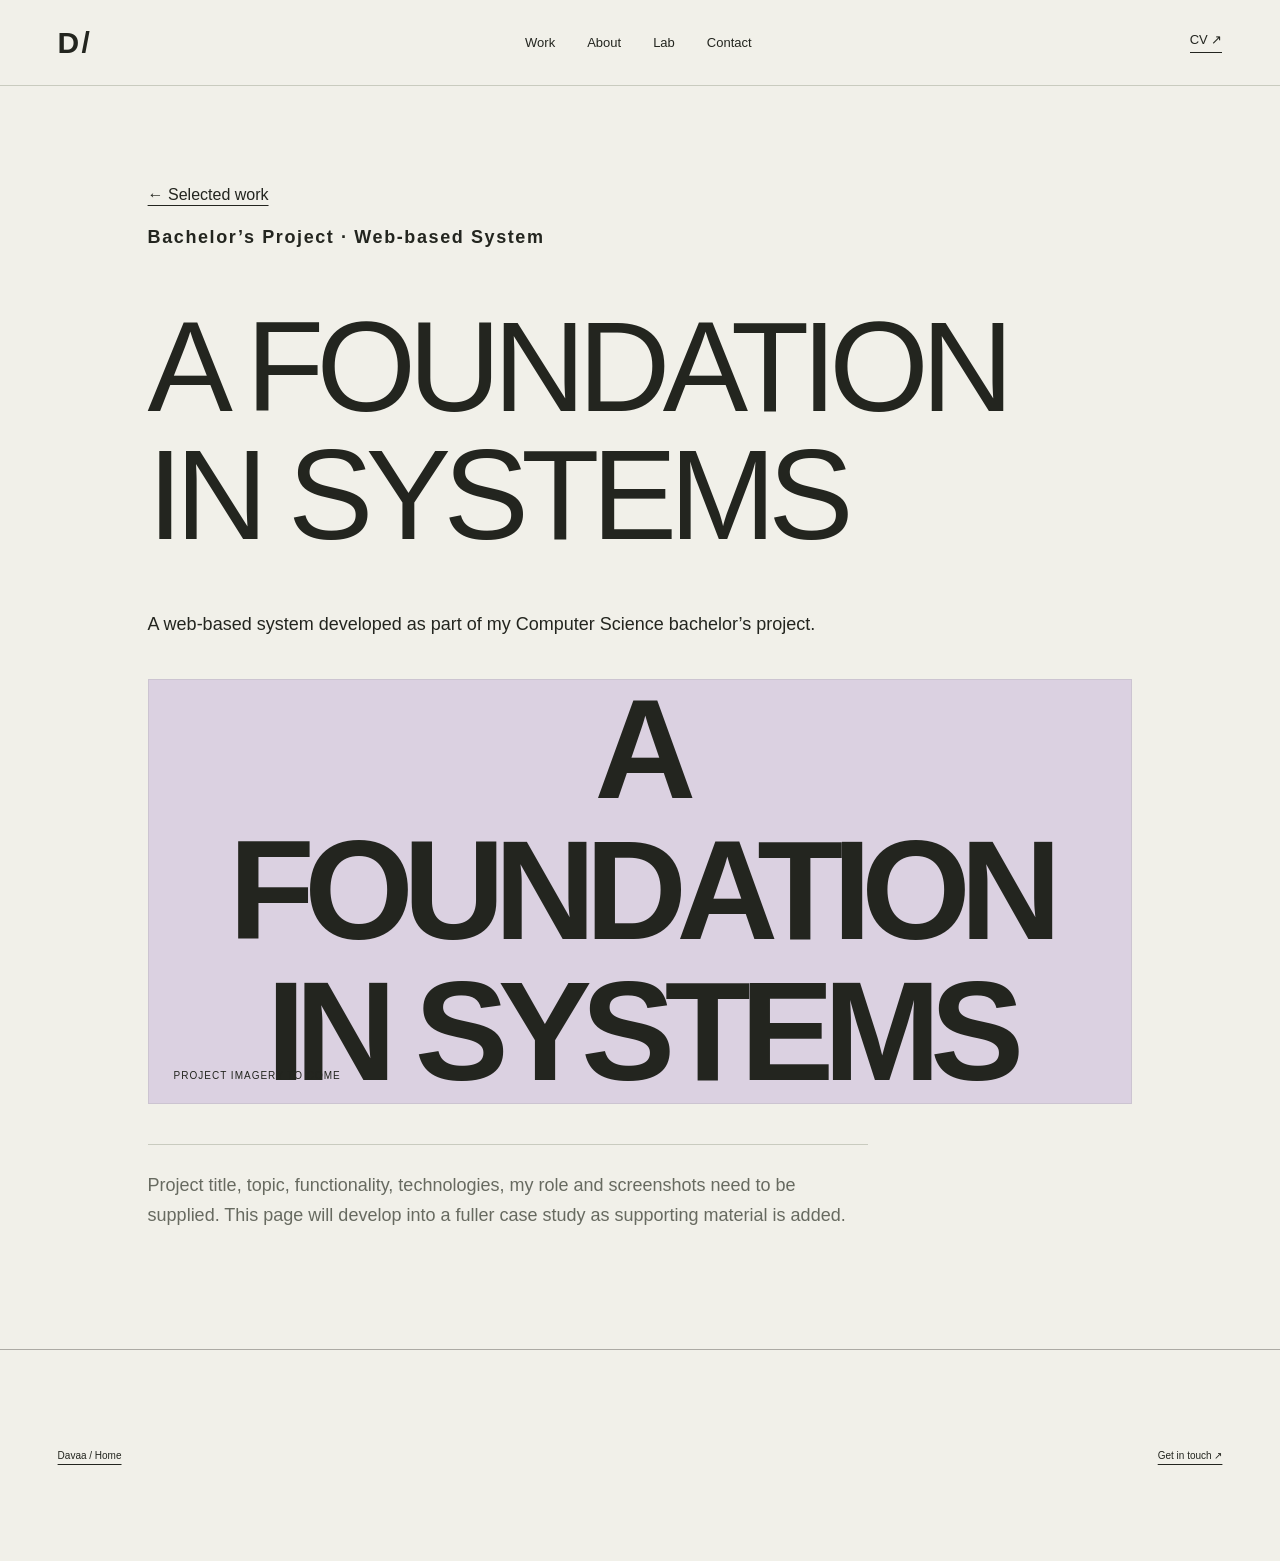
==== work/bachelors-project/index.html @ 8499815e "Transform homepage into editorial interactive portfolio" ====
<!doctype html>
<html lang="en"><head><meta charset="utf-8"><meta name="viewport" content="width=device-width,initial-scale=1"><title>Davaa — Portfolio</title><meta name="description" content="Computer Science graduate exploring interaction, creative technology and human-centered digital experiences."><link rel="canonical" href="https://davaasren.github.io/work/bachelors-project/"><meta property="og:title" content="Davaa — Portfolio"><meta property="og:description" content="Technical foundation. Creative curiosity. Human-centered direction."><meta property="og:type" content="website"><meta property="og:url" content="https://davaasren.github.io/"><meta property="og:image" content="https://davaasren.github.io/assets/social-preview.png"><meta name="twitter:card" content="summary_large_image"><meta name="theme-color" content="#f1f0e9"><link rel="icon" href="/assets/favicon.svg" type="image/svg+xml"><link rel="stylesheet" href="/styles/main.css"><script src="/scripts/main.js" defer></script></head>
<body><header class="nav"><a class="brand" href="/" aria-label="Davaa home">D /</a><nav aria-label="Main navigation"><a href="/#work">Work</a><a href="/#about">About</a><a href="/#lab">Lab</a><a href="/#contact">Contact</a></nav><a class="cv-link" href="/#cv">CV ↗</a></header><main id="main" class="section detail"><article id="project-detail" data-slug="bachelors-project"><h1>A FOUNDATION IN SYSTEMS</h1><p>A web-based system developed as part of my Computer Science bachelor’s project.</p><p>Project title, topic, functionality, technologies, my role and screenshots need to be supplied.</p></article></main><footer class="section"><a href="/">Davaa / Home</a><a href="mailto:bdavaasren6@gmail.com">Get in touch ↗</a></footer></body></html>
---- styles/main.css ----
:root{--paper:#f1f0e9;--ink:#23251f;--muted:#676a60;--accent:#c55232;--line:#c9cbbf}*{box-sizing:border-box}html{scroll-behavior:smooth;scroll-padding-top:80px}body{margin:0;color:var(--ink);background:var(--paper);font-family:Arial,Helvetica,sans-serif;-webkit-font-smoothing:antialiased}a{color:inherit;text-underline-offset:5px}button{font:inherit}a:focus-visible,button:focus-visible{outline:3px solid var(--accent);outline-offset:6px}::selection{background:var(--accent);color:var(--paper)}.skip{position:fixed;top:-80px;left:20px;z-index:20;background:var(--paper);padding:15px}.skip:focus{top:10px}.nav{height:86px;padding:0 4.5vw;display:flex;justify-content:space-between;align-items:center;border-bottom:1px solid var(--line)}.brand{font-size:30px;font-weight:800;text-decoration:none;letter-spacing:-3px}.nav nav{display:flex;gap:32px}.nav a{font-size:13px;text-decoration:none}.nav .brand{font-size:30px}.cv-link{border-bottom:1px solid var(--ink);padding-bottom:5px}.hero{min-height:calc(100svh - 86px);padding:34px 4.5vw 24px;display:flex;flex-direction:column;justify-content:space-between;overflow:hidden}.hero-meta{display:flex;justify-content:space-between;font-size:12px;line-height:1.5}.availability{display:flex;align-items:center;gap:8px}.availability i{width:7px;height:7px;background:var(--accent);border-radius:50%}.hero-name{display:flex;position:relative;justify-content:space-between;font-size:clamp(100px,23.3vw,380px);font-weight:800;letter-spacing:-.09em;line-height:.88;margin:55px 0 45px;padding-right:2vw}.hero-name span{display:inline-block;transform:translateY(calc(var(--hero-shift,0) * 1px));transition:transform .8s cubic-bezier(.2,.7,.2,1)}.hero-name span:nth-child(even){transform:translateY(calc(var(--hero-shift,0) * -1px))}.hero-name b{font-size:16px;letter-spacing:0;position:absolute;right:0;top:0}.hero-bottom{display:grid;grid-template-columns:1fr 1fr 1fr;gap:24px;align-items:end}.hero-bottom p{font-size:19px;line-height:1.35;margin:0}.hero-caption{font-size:11px;line-height:1.6;color:var(--muted)}.scroll{justify-self:end;text-decoration:none;font-size:11px;display:flex;align-items:center;gap:30px}.scroll span{font-size:34px}.hero-rule{height:1px;background:var(--ink);margin-top:35px}.section{padding:100px 4.5vw}.section-label{font-size:10px;letter-spacing:1.6px;font-weight:600}.section-top{display:flex;justify-content:space-between;gap:20px}.small{font-size:12px;color:var(--muted)}h2{font-weight:500;letter-spacing:-.055em;line-height:1.03}em{font-family:Georgia,'Times New Roman',serif;font-weight:400} .section-title{font-size:clamp(45px,7vw,110px);margin:40px 0 70px}.transition{display:grid;grid-template-columns:1fr 3fr;gap:40px}.story h2{font-size:clamp(42px,6vw,90px);margin:0 0 60px}.foundation{display:flex;flex-wrap:wrap;align-items:center;gap:20px;border-top:1px solid var(--line);border-bottom:1px solid var(--line);padding:25px 0;font-size:13px;letter-spacing:1px}.foundation b,.arrow{color:var(--accent)}.arrow{font-size:30px;transition:transform 1s}.transition.in-view .arrow{transform:rotate(45deg)}.about-copy{display:grid;grid-template-columns:1fr 1fr;gap:40px;margin-top:32px;font-size:16px;line-height:1.65;color:var(--muted)}.work{background:#e6e7dc}.project{padding:35px 0 70px;border-top:1px solid #b6bbab}.project-heading{display:grid;grid-template-columns:90px 1fr auto;align-items:start;gap:20px;margin-bottom:25px}.project-number{font-family:Georgia,serif;font-size:46px;color:#686d5e}.project h3{font-size:clamp(25px,3.5vw,52px);letter-spacing:-.045em;font-weight:500;margin:0 0 10px}.project .category{font-size:11px;color:var(--muted)}.project-link{font-size:27px;text-decoration:none}.project-stage{background:var(--project-color);min-height:390px;position:relative;overflow:hidden;display:flex;align-items:center;justify-content:center;text-decoration:none;border:1px solid #23251f14}.stage-word{font-size:clamp(50px,11vw,180px);font-weight:700;letter-spacing:-.075em;line-height:1;transform:translateY(0);transition:transform 1s cubic-bezier(.2,.7,.2,1);max-width:90%;text-align:center}.project-stage:hover .stage-word{transform:translateY(-10px)}.stage-label{position:absolute;bottom:22px;left:25px;font-size:10px;letter-spacing:1px}.stage-plus{position:absolute;right:25px;top:22px;font-size:30px}.project-description{display:grid;grid-template-columns:1fr 1fr;gap:35px;font-size:14px;line-height:1.6;margin-top:22px}.project-description p{margin:0}.project-description .missing{color:var(--muted);font-size:12px}.experience{background:var(--paper)}.timeline-row{display:grid;grid-template-columns:1fr 2fr 1.4fr;gap:35px;border-top:1px solid var(--line);padding:30px 0}.timeline-row .date{font-size:11px;color:var(--muted)}.timeline-row h3{font-size:25px;font-weight:500;letter-spacing:-.03em;margin:0 0 10px}.timeline-row .role{font-size:13px}.timeline-row p{font-size:14px;line-height:1.7;margin:0;color:var(--muted)}.education{margin-top:60px;border-top:1px solid var(--ink);padding-top:25px;display:grid;grid-template-columns:1fr 2fr 1.4fr;gap:35px}.education h3{font-weight:500;font-size:22px;margin:0 0 10px}.education p{font-size:14px;line-height:1.6;margin:0}.capabilities{padding-top:30px}.capability-grid{display:grid;grid-template-columns:repeat(3,1fr);gap:40px;margin-top:40px}.capability-grid h3{font-size:13px;letter-spacing:1px;text-transform:uppercase;margin:0 0 25px}.capability-grid ul{list-style:none;padding:0;margin:0}.capability-grid li{font-size:clamp(18px,2vw,28px);line-height:1.7;letter-spacing:-.03em}.capability-grid p{font-size:12px;line-height:1.6;color:var(--muted)}.capability-grid>div:last-child{color:var(--accent)}.lab{background:#252820;color:var(--paper)}.lab .small{color:#b5b9ac}.lab .section-title{margin-bottom:50px}.type-play{border-top:1px solid #62675b;border-bottom:1px solid #62675b;padding:25px 0}.lab-caption{display:flex;justify-content:space-between;font-size:10px;letter-spacing:1px}.lab-caption span{color:#b5b9ac}.play-letters{display:flex;align-items:center;justify-content:space-between;padding:25px 0;overflow:hidden}.play-letters button{color:var(--paper);background:none;border:0;cursor:pointer;font-weight:700;font-size:clamp(60px,17vw,260px);letter-spacing:-.06em;line-height:1.2;transition:transform .6s,color .6s}.play-letters button:hover,.play-letters button.active{color:#e5a576;transform:rotate(-8deg) translateY(-8px)}.play-letters span{font-size:clamp(50px,13vw,180px);color:#e5a576}.type-play p,.lab-note{font-size:13px;line-height:1.6;color:#c2c6b8}.lab-note{max-width:480px;margin:25px 0 0}.contact{background:#d25c3c;color:#211f19;padding-bottom:25px}.contact h2{font-size:clamp(70px,12.3vw,190px);margin:55px 0;position:relative}.contact-star{position:absolute;right:4vw;top:10%;font-size:clamp(60px,17vw,230px);transition:transform 1.5s}.contact.in-view .contact-star{transform:rotate(90deg)}.contact-bottom{display:flex;justify-content:space-between;align-items:end;gap:30px;padding-bottom:70px}.email{font-size:clamp(17px,2.8vw,40px);letter-spacing:-.03em}#cv{font-size:13px}footer{border-top:1px solid #211f1955;padding-top:25px;display:flex;justify-content:space-between;gap:20px;font-size:10px} .reveal{transition:opacity .9s,transform .9s}.motion-ready .reveal:not(.in-view){opacity:0;transform:translateY(25px)}.detail{max-width:1100px;margin:auto;min-height:70vh}.detail h1{font-size:clamp(55px,10vw,140px);letter-spacing:-.06em;font-weight:500;line-height:1;margin:50px 0}.detail p{font-size:18px;line-height:1.7;max-width:720px}.detail-grid{display:grid;grid-template-columns:1fr 1fr;gap:40px}.detail-grid h2{font-size:26px;letter-spacing:-.03em}.detail-grid p{font-size:16px}.detail .project-stage{margin:40px 0}.detail-note{border-top:1px solid var(--line);padding-top:25px;color:var(--muted)}@media(min-width:1600px){.section,.hero,.nav{padding-left:max(4.5vw,calc((100vw - 1500px)/2));padding-right:max(4.5vw,calc((100vw - 1500px)/2))}}@media(max-width:800px){.section{padding-top:70px;padding-bottom:70px}.transition{grid-template-columns:1fr}.timeline-row{grid-template-columns:1fr 2fr}.timeline-row p{grid-column:2}.education{grid-template-columns:1fr 2fr}.education>p{grid-column:2}.hero-caption{display:none}.hero-bottom{grid-template-columns:1fr 1fr}.project-heading{grid-template-columns:55px 1fr auto}.capability-grid{gap:20px}.project-stage{min-height:300px}}@media(max-width:520px){.nav{height:72px}.nav nav{gap:15px}.nav a{font-size:11px}.hero{min-height:calc(100svh - 72px);padding-top:24px}.hero-name{font-size:23vw;margin:70px 0}.hero-bottom p{font-size:16px}.hero-meta{font-size:10px}.scroll{gap:12px;font-size:10px}.section-top{flex-direction:column}.section-title{margin:35px 0 45px}.story h2{margin-bottom:35px}.about-copy,.project-description,.capability-grid,.detail-grid{grid-template-columns:1fr;gap:20px}.foundation{font-size:10px;gap:12px}.project-stage{min-height:240px}.stage-label{font-size:8px;left:15px}.project{padding-bottom:45px}.project-number{font-size:35px}.timeline-row{grid-template-columns:1fr;gap:15px}.timeline-row p{grid-column:1}.education{grid-template-columns:1fr;gap:15px}.education>p{grid-column:1}.capability-grid{gap:35px}.capability-grid li{font-size:23px}.lab-caption{flex-direction:column;gap:12px}.contact-bottom{flex-direction:column;align-items:start;gap:40px;padding-bottom:45px}.contact-star{right:0;top:20%}footer{flex-wrap:wrap;line-height:1.8}.contact{padding-bottom:25px}.hero-name b{font-size:10px}.detail h1{overflow-wrap:anywhere}}@media(prefers-reduced-motion:reduce){html{scroll-behavior:auto}*,*::before,*::after{animation:none!important;transition:none!important}.motion-ready .reveal:not(.in-view){opacity:1;transform:none}.hero-name span{transform:none!important}.play-letters button:hover,.play-letters button.active{transform:none}.contact-star{transform:none!important}}
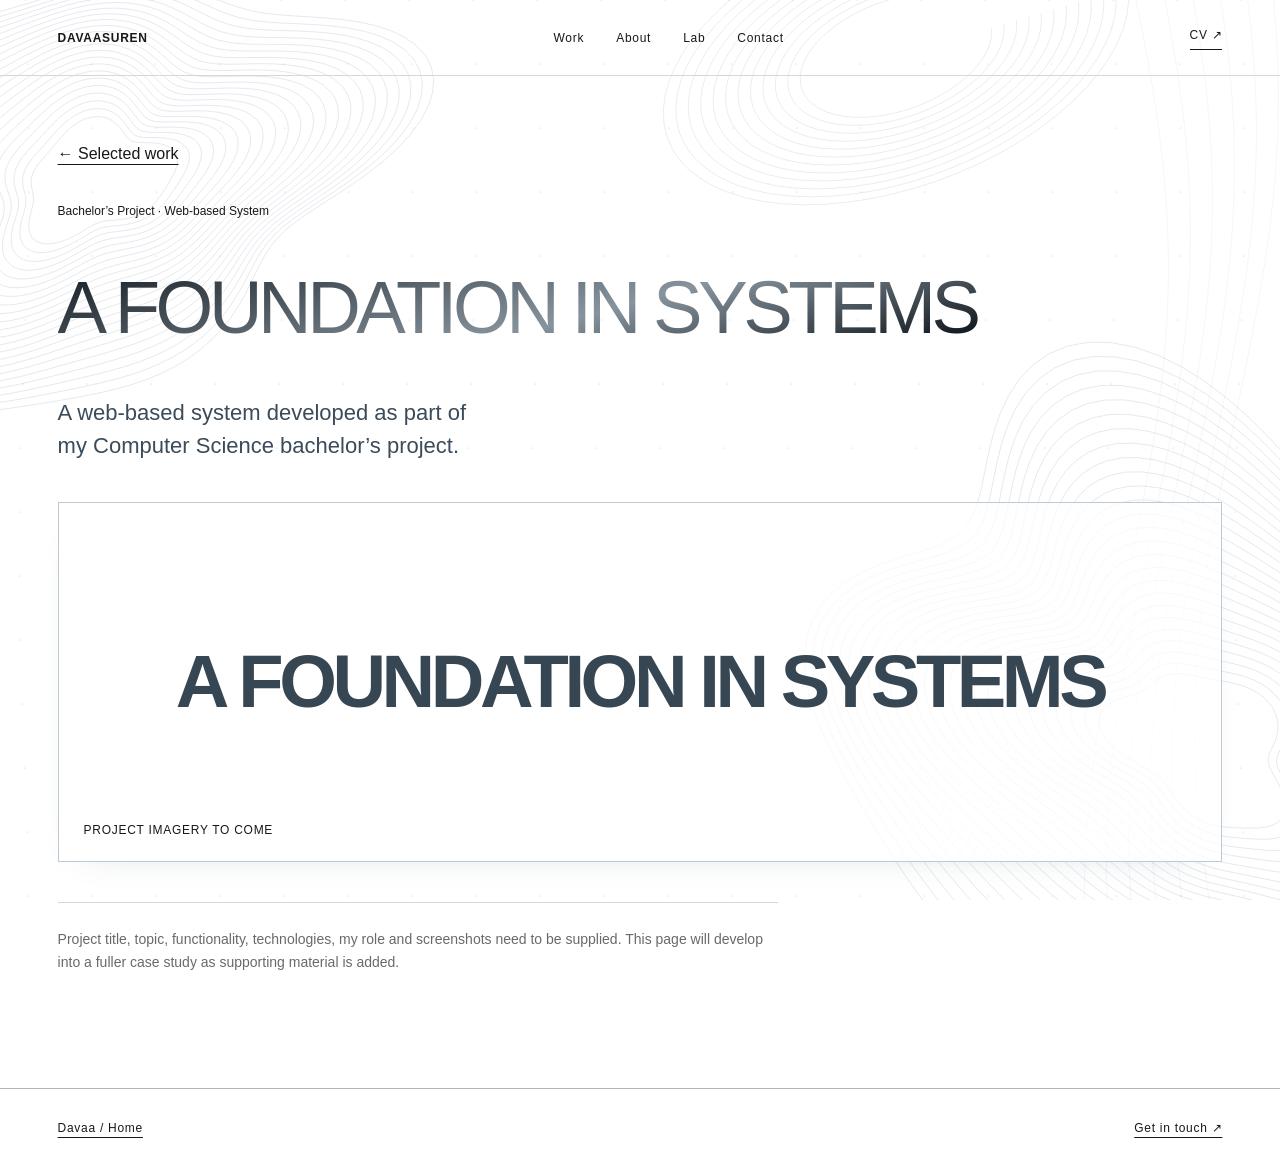
==== commit 562a19f7: "Refine portfolio layouts and add interactive particle and image reveals" ====
--- a/work/bachelors-project/index.html
+++ b/work/bachelors-project/index.html
@@ -1,3 +1,3 @@
 <!doctype html>
-<html lang="en"><head><meta charset="utf-8"><meta name="viewport" content="width=device-width,initial-scale=1"><title>Davaa — Portfolio</title><meta name="description" content="Computer Science graduate exploring interaction, creative technology and human-centered digital experiences."><link rel="canonical" href="https://davaasren.github.io/work/bachelors-project/"><meta property="og:title" content="Davaa — Portfolio"><meta property="og:description" content="Technical foundation. Creative curiosity. Human-centered direction."><meta property="og:type" content="website"><meta property="og:url" content="https://davaasren.github.io/"><meta property="og:image" content="https://davaasren.github.io/assets/social-preview.png"><meta name="twitter:card" content="summary_large_image"><meta name="theme-color" content="#f1f0e9"><link rel="icon" href="/assets/favicon.svg" type="image/svg+xml"><link rel="stylesheet" href="/styles/main.css"><script src="/scripts/main.js" defer></script></head>
-<body><header class="nav"><a class="brand" href="/" aria-label="Davaa home">D /</a><nav aria-label="Main navigation"><a href="/#work">Work</a><a href="/#about">About</a><a href="/#lab">Lab</a><a href="/#contact">Contact</a></nav><a class="cv-link" href="/#cv">CV ↗</a></header><main id="main" class="section detail"><article id="project-detail" data-slug="bachelors-project"><h1>A FOUNDATION IN SYSTEMS</h1><p>A web-based system developed as part of my Computer Science bachelor’s project.</p><p>Project title, topic, functionality, technologies, my role and screenshots need to be supplied.</p></article></main><footer class="section"><a href="/">Davaa / Home</a><a href="mailto:bdavaasren6@gmail.com">Get in touch ↗</a></footer></body></html>+<html lang="en"><head><meta charset="utf-8"><meta name="viewport" content="width=device-width,initial-scale=1"><title>Davaa — Portfolio</title><meta name="description" content="Computer Science graduate exploring interaction, creative technology and human-centered digital experiences."><link rel="canonical" href="https://davaasren.github.io/work/bachelors-project/"><meta property="og:title" content="Davaa — Portfolio"><meta property="og:description" content="Technical foundation. Creative curiosity. Human-centered direction."><meta property="og:type" content="website"><meta property="og:url" content="https://davaasren.github.io/"><meta property="og:image" content="https://davaasren.github.io/assets/social-preview.png"><meta name="twitter:card" content="summary_large_image"><meta name="theme-color" content="#ffffff"><link rel="icon" href="/assets/favicon.svg" type="image/svg+xml"><link rel="stylesheet" href="/styles/main.css"><link rel="stylesheet" href="/styles/editorial.css"><script src="/scripts/vendor/gsap.min.js" defer></script><script src="/scripts/atmosphere.js" defer></script><script src="/scripts/main.js" defer></script></head>
+<body><header class="nav"><a class="brand" href="/" aria-label="Davaasuren home">DAVAASUREN</a><nav aria-label="Main navigation"><a href="/#work">Work</a><a href="/#about">About</a><a href="/#lab">Lab</a><a href="/#contact">Contact</a></nav><a class="cv-link" href="/#cv">CV ↗</a></header><main id="main" class="section detail"><article id="project-detail" data-slug="bachelors-project"><h1>A FOUNDATION IN SYSTEMS</h1><p>A web-based system developed as part of my Computer Science bachelor’s project.</p><p>Project title, topic, functionality, technologies, my role and screenshots need to be supplied.</p></article></main><footer class="section"><a href="/">Davaa / Home</a><a href="mailto:bdavaasren6@gmail.com">Get in touch ↗</a></footer></body></html>
--- a/styles/editorial.css
+++ b/styles/editorial.css
@@ -0,0 +1,138 @@
+/* Benchmark: hero + Uulzy. The remaining spreads retain their previous art direction. */
+:root{--paper:#ffffff;--ink:#171917;--muted:#666b68;--line:#d6d8d3;--accent:#737b83}.nav{height:76px}.nav .brand{font-size:12px;letter-spacing:-.25px;font-weight:700}.hero{min-height:calc(100svh - 76px);padding-top:25px;background:#ffffff}.hero-meta{font-size:10px;letter-spacing:.7px}.hero-edition{text-align:right}.hero-composition{position:relative;flex:1;display:flex;align-items:center;min-height:390px;margin:15px 0 35px;perspective:1000px}.hero-name{font-size:13.7vw;letter-spacing:-.075em;font-weight:600;width:100%;padding:0;line-height:.9;margin:0;z-index:2;position:relative;mix-blend-mode:multiply}.hero-name b{display:none}.hero-sculpture{position:absolute;left:34%;top:50%;width:clamp(300px,42vw,650px);transform:translateY(-50%);z-index:1;pointer-events:none;filter:drop-shadow(8px 20px 12px #15192515);perspective:900px}.hero-sculpture img{display:block;width:100%;height:auto}.hero-echo{position:absolute;left:8%;top:63%;font-size:13.7vw;letter-spacing:-.075em;font-weight:600;color:transparent;-webkit-text-stroke:1px #aaaeb080;white-space:nowrap;pointer-events:none;z-index:0}.material-note{position:absolute;right:0;top:20%;font-size:8px;letter-spacing:1px;writing-mode:vertical-rl;color:#818786}.hero-bottom{position:relative;z-index:3;grid-template-columns:1fr 1fr 1fr}.hero-bottom p{font-size:16px;line-height:1.5;letter-spacing:-.3px}.hero-caption{font-size:9px;letter-spacing:1px;line-height:2}.availability{font-size:9px;letter-spacing:1px}.availability i{background:#74816c;width:5px;height:5px}.scroll{font-size:9px;letter-spacing:1px}.scroll span{font-size:32px}.hero-rule{background:#8f9692;margin-top:25px}.work,.motion-active .work .project{background:var(--paper)}.work{overflow:hidden}.work>.section-title{font-size:clamp(45px,6vw,95px);max-width:70%;margin-bottom:55px}.motion-marquee{border-color:var(--line)}.motion-marquee>div{color:#949a97}.project[data-slug="uulzy"]{padding-bottom:80px;min-height:110svh;border-top-color:var(--line)}.project[data-slug="uulzy"] .project-heading{grid-template-columns:70px 1fr auto;position:relative;z-index:2;align-items:start;margin-bottom:-24px;pointer-events:none}.project[data-slug="uulzy"] .project-heading a{pointer-events:auto}.project[data-slug="uulzy"] .project-number{font-family:Arial,sans-serif;font-size:13px;margin-top:12px;color:var(--ink)}.project[data-slug="uulzy"] h3{font-size:clamp(65px,8.5vw,135px);letter-spacing:-.07em;margin:0 0 9px;line-height:.95}.project[data-slug="uulzy"] .category{font-size:9px;letter-spacing:1.3px;text-transform:uppercase}.project[data-slug="uulzy"] .project-link{display:none}.project[data-slug="uulzy"] .project-stage{background:#eff0ee;width:82%;margin:0 0 0 13%;height:62svh;min-height:410px;border:0;overflow:visible;box-shadow:0 15px 28px -22px #171b232f;isolation:initial}.project[data-slug="uulzy"] .stage-inner{overflow:hidden;border:1px solid #c8cfca;background:repeating-linear-gradient(0deg,transparent 0,transparent 89px,#1c282008 90px),#eff0ee}.project[data-slug="uulzy"] .stage-word{font-size:clamp(90px,13vw,210px);line-height:.84;width:120%;max-width:120%;text-align:center;font-weight:600;letter-spacing:-.07em;color:#202622}.uulzy-poster{display:block;transform:rotate(-6deg);opacity:.9}.uulzy-poster>span{display:block;white-space:nowrap}.uulzy-poster>span:nth-child(2){color:transparent;-webkit-text-stroke:1px #202622;transform:translateX(9%)}.uulzy-poster>span:nth-child(3){transform:translateX(-9%)}.project[data-slug="uulzy"] .stage-label{background:var(--paper);color:var(--ink);bottom:-12px;left:18px;padding:8px 12px;font-size:8px;letter-spacing:1px;z-index:2}.project[data-slug="uulzy"] .stage-plus{font-size:70px;right:-55px;top:45%;line-height:.5;color:var(--ink);z-index:2;font-weight:400}.project[data-slug="uulzy"] .project-description{grid-template-columns:1fr 1fr 1fr;margin:35px 0 0 13%;width:82%;font-size:12px;gap:35px}.project-role{grid-column:3;grid-row:1;display:flex;flex-direction:column;gap:10px}.project-role span{font-size:8px;letter-spacing:1.5px}.project-role strong{font-size:10px;letter-spacing:1px;text-transform:uppercase;font-weight:500}.project[data-slug="uulzy"] .project-description>p:first-of-type{grid-column:1 / 3;grid-row:1;max-width:390px;font-size:13px}.project[data-slug="uulzy"] .missing{grid-column:1 / 3;max-width:450px;font-size:10px}.pointer-label{width:74px;height:74px;font-size:8px;background:#ffffffd9;box-shadow:0 0 0 1px #17191720}
+@media(min-width:1600px){.hero-name,.hero-echo{font-size:205px}.hero-sculpture{width:600px}}@media(max-width:800px){.hero-composition{min-height:380px}.hero-sculpture{left:28%;width:55vw}.hero-caption{display:none}.hero-bottom{grid-template-columns:1fr 1fr}.hero-name,.hero-echo{font-size:13.7vw}.project[data-slug="uulzy"]{min-height:0}.project[data-slug="uulzy"] .project-stage{min-height:330px;margin-left:6%;width:90%}.project[data-slug="uulzy"] .project-heading{grid-template-columns:35px 1fr auto;margin-bottom:10px}.project[data-slug="uulzy"] .stage-plus{right:-22px;font-size:48px}.project[data-slug="uulzy"] .project-description{margin-left:6%;width:90%;gap:20px}.project[data-slug="uulzy"] .stage-word{font-size:16vw}.project[data-slug="uulzy"] .stage-label{font-size:7px;max-width:85%}}@media(max-width:520px){.nav{height:72px}.nav .brand{font-size:10px}.nav nav{gap:10px}.nav a{font-size:10px}.nav .cv-link{font-size:9px}.hero{min-height:calc(100svh - 72px)}.hero-composition{min-height:350px;margin:0 0 15px}.hero-sculpture{left:13%;width:76vw}.hero-name{font-size:13.7vw}.hero-echo{top:60%;left:0}.hero-bottom p{font-size:13px}.hero-meta{font-size:8px}.scroll{font-size:8px;gap:12px}.material-note{font-size:6px}.work>.section-title{max-width:100%}.project[data-slug="uulzy"] h3{font-size:65px}.project[data-slug="uulzy"] .project-stage{min-height:290px;height:40svh;width:93%;margin-left:2%}.project[data-slug="uulzy"] .stage-word{font-size:22vw}.project[data-slug="uulzy"] .stage-plus{right:-17px;font-size:37px}.project[data-slug="uulzy"] .project-description{display:flex;flex-direction:column;margin-left:2%;width:93%;gap:18px}.project[data-slug="uulzy"] .project-role{order:0}.project[data-slug="uulzy"] .project-description>p{order:1}.project[data-slug="uulzy"]{padding-bottom:55px}.project[data-slug="uulzy"] .category{font-size:8px}}
+/* Crop intentionally oversize motion without creating a horizontal page scroll. */
+html,body{overflow-x:clip}
+
+/* One continuous paper canvas across the entire portfolio. */
+body,.hero,.work,.experience,.capabilities,.lab,.contact,
+.motion-active .scroll-scene,.motion-active .work .project,
+.project-stage,.project[data-slug="uulzy"] .project-stage,
+.project[data-slug="uulzy"] .stage-inner{background:#ffffff;color:#171917}
+.lab .small,.lab-caption span,.type-play p,.lab-note,
+.scene-index,.scene-foot{color:#666b68}
+.type-play{border-color:#d6d8d3}
+.play-letters button{color:#171917}
+.play-letters span,.play-letters button:hover,.play-letters button.active{color:#737b83}
+.cs-type span:nth-child(2){color:#767d78}
+.human-type b,.human-type span:last-child{color:#737b83}
+.scene-progress{background:#d6d8d3}
+.scene-progress i{background:#737b83}
+.contact footer,.project{border-color:#d6d8d3}
+
+/* Calm digital companion: never intercepts clicks or replaces the native cursor. */
+.cursor-fairy{position:fixed;top:0;left:0;width:40px;height:46px;z-index:60;pointer-events:none;opacity:0;transform-origin:center;filter:drop-shadow(0 2px 3px #233a5220)}
+.cursor-fairy svg{width:100%;height:100%;overflow:visible}
+.fairy-wing{transform-box:fill-box;transform-origin:90% 80%;animation:fairy-wing 1.4s ease-in-out infinite alternate}
+.fairy-wing.right{transform-origin:10% 80%;animation-delay:-.7s}
+.fairy-star{animation:fairy-light 2.4s ease-in-out infinite alternate}
+@keyframes fairy-wing{from{transform:scaleX(.8) rotate(-5deg)}to{transform:scaleX(1) rotate(6deg)}}
+@keyframes fairy-light{from{opacity:.4}to{opacity:1}}
+@media(prefers-reduced-motion:reduce){.cursor-fairy{display:none}}
+
+/* Shared type scale: label / body / subheading / heading / display. */
+:root{--type-label:12px;--type-body:16px;--type-subheading:24px;--type-heading:clamp(40px,5.8vw,88px);--type-display:clamp(64px,10vw,152px);--type-name:clamp(40px,13.7vw,205px)}
+body{line-height:1.6}
+.nav .brand,.nav a,.nav .cv-link,.hero-meta,.hero-caption,.availability,.scroll,
+.section-label,.small,.category,.project .category,.project[data-slug="uulzy"] .category,
+.stage-label,.project[data-slug="uulzy"] .stage-label,.project-role span,.project-role strong,
+.project-description .missing,.project[data-slug="uulzy"] .missing,.timeline-row .date,
+.scene-index,.scene-foot,.lab-caption,.capability-grid h3,footer{font-size:var(--type-label);line-height:1.5;letter-spacing:.06em}
+.hero-bottom p,.about-copy,.project-description,.project[data-slug="uulzy"] .project-description,
+.project[data-slug="uulzy"] .project-description>p:first-of-type,.timeline-row p,.timeline-row .role,
+.education p,.foundation,.capability-grid p,.type-play p,.lab-note,#cv,.detail p,.detail-grid p{font-size:var(--type-body);line-height:1.65;letter-spacing:0}
+.timeline-row h3,.education h3,.capability-grid li,.detail-grid h2,.email{font-size:var(--type-subheading);line-height:1.35;letter-spacing:-.025em;font-weight:500}
+.capability-grid li{line-height:1.8}
+.section-title,.work>.section-title,.story h2,.project h3,.project[data-slug="uulzy"] h3{font-size:var(--type-heading);line-height:1.05;letter-spacing:-.055em;font-weight:500}
+em,.human-type span:last-child{font-family:inherit;font-style:normal;font-weight:inherit}
+.project-number,.project[data-slug="uulzy"] .project-number{font-family:inherit;font-size:var(--type-label);letter-spacing:.06em;line-height:1.5;color:var(--muted);margin-top:12px}
+.project-heading{grid-template-columns:70px 1fr auto}
+.contact h2,.detail h1,.cs-type,.human-type,.stage-word,.project[data-slug="uulzy"] .stage-word,.play-letters button,.play-letters span{font-size:var(--type-display);line-height:1;letter-spacing:-.06em}
+.hero-name,.hero-echo{font-size:var(--type-name)}
+.motion-marquee>div{font-size:var(--type-heading)}
+.material-note{font-size:var(--type-label);letter-spacing:.08em}
+/* Dark silver stays readable on white; a narrow highlight adds depth. */
+@supports (-webkit-background-clip:text){
+.hero-name>span,.section-title,.story h2,.contact h2>.line-mask>span,.project-heading h3 a{
+background:linear-gradient(165deg,#171d24 0%,#46535f 38%,#87949e 48%,#3c4853 56%,#171d24 78%);
+-webkit-background-clip:text;background-clip:text;color:transparent;
+}
+.hero-name>span{text-shadow:0 2px 10px #30475a0b}
+}
+.section-title em,.story h2 em,.contact h2 em{color:#596875}
+.hero-echo{-webkit-text-stroke:1px #bcc6ce60}
+.project-stage{box-shadow:0 14px 35px -28px #31485e40}
+@media(max-width:800px){.project-heading,.project[data-slug="uulzy"] .project-heading{grid-template-columns:35px 1fr auto}.hero-meta{gap:20px}.hero-bottom{gap:20px}.material-note{display:none}}
+@media(max-width:520px){
+:root{--type-label:11px;--type-body:15px;--type-subheading:22px;--type-heading:40px;--type-display:clamp(52px,13vw,68px)}
+.nav nav{gap:10px}.nav .brand{letter-spacing:-.03em}.nav .cv-link{max-width:70px}.hero-caption{display:none}.hero-bottom p{font-size:var(--type-body)}
+.project[data-slug="uulzy"] .project-heading{margin-bottom:12px}.project-role{gap:5px}.contact-star{font-size:70px}.email{font-size:18px;overflow-wrap:anywhere}.human-type{font-size:11vw}.cs-type{font-size:13vw}
+}
+
+/* White remains the canvas; atmospheric detail floats behind the content. */
+.silver-field{position:fixed;inset:0;width:100%;height:100%;pointer-events:none;z-index:0}
+.has-atmosphere>.nav,.has-atmosphere>main{position:relative;z-index:1}
+.has-atmosphere .hero,.has-atmosphere .work,.has-atmosphere .experience,
+.has-atmosphere .capabilities,.has-atmosphere .lab,.has-atmosphere .contact,
+.has-atmosphere.motion-active .scroll-scene{background:transparent}
+.has-atmosphere.motion-active .work .project{background:rgba(255,255,255,.92)}
+.has-atmosphere .project-stage,.has-atmosphere .project[data-slug="uulzy"] .project-stage,
+.has-atmosphere .project[data-slug="uulzy"] .stage-inner{background:rgba(255,255,255,.68)}
+.has-atmosphere .type-play{background:linear-gradient(120deg,#ffffffa0,#edf5fc40,#ffffffa0);padding:25px 20px;border-radius:2px}
+@media(prefers-reduced-motion:reduce){.silver-field{display:none}}
+/* Review refinements: a clear introduction and safe motion boundaries. */
+:root{--type-name:clamp(40px,12vw,180px)}
+.hero-name{justify-content:space-between;letter-spacing:-.065em;padding:0 .02em;max-width:100%}
+.hero-name>span{flex-shrink:0}
+.hero-echo{left:0;font-size:var(--type-name);max-width:100%}
+.hero-meta{display:grid;grid-template-columns:1fr 2fr 1fr;align-items:start;gap:25px}
+.hero-introduction{margin:0;justify-self:center;text-align:center;font-size:16px;line-height:1.5;letter-spacing:-.015em;color:var(--ink);padding:0 15px 16px;border-bottom:1px solid #8ba5bc60}
+.hero-introduction strong{display:block;font-weight:600;margin-bottom:5px}
+.hero-introduction span{display:block;color:#596875}
+.hero-bottom{grid-template-columns:1fr 1fr}.hero-caption{grid-column:1}.scroll{grid-column:2}
+.contact .line-mask{padding-left:.06em;padding-right:.06em;overflow:visible}.contact h2{padding-right:.1em}
+.about-copy{gap:clamp(30px,6vw,80px);color:#424e58}
+.about-copy article{border-top:1px solid #8ba5bc80;padding-top:20px}
+.about-copy h3{font-size:clamp(24px,3vw,38px);line-height:1.15;letter-spacing:-.04em;font-weight:500;color:#242f39;margin:20px 0 24px}
+.about-copy p{max-width:43ch;margin:0 0 16px}.about-copy strong{font-weight:500;color:#263a4a}
+.capability-grid li{font-size:17px;line-height:1.65;letter-spacing:-.01em;margin-bottom:9px}
+.capability-grid h3{margin-bottom:22px}.capability-grid p{font-size:13px;max-width:30ch}
+.detail{max-width:1300px;padding-top:65px}.detail h1{font-size:var(--type-heading);max-width:100%;overflow-wrap:anywhere;background:linear-gradient(165deg,#171d24,#87949e 48%,#171d24 78%);background-clip:text;-webkit-background-clip:text;color:transparent}
+.detail .section-label{font-size:12px;font-weight:500;margin-top:35px}.detail .detail-intro{font-size:22px;line-height:1.5;max-width:36ch;color:#3b4b59}.detail-role{border-top:1px solid var(--line);margin-top:30px;padding-top:18px;display:flex;align-items:center;gap:30px}.detail-role p,.detail-role .section-label{margin:0;font-size:13px}.detail .project-stage{background:#ffffffb0!important;border-color:#bccad6;min-height:360px}.detail .stage-word{color:#374653;font-size:var(--type-heading)}.detail-note{font-size:14px!important}body>footer.section{padding-top:30px;padding-bottom:30px;position:relative;z-index:1}
+.sphere-play{border-top:1px solid var(--line);border-bottom:1px solid var(--line);padding:22px 0}
+.particle-sphere{display:block;position:relative;width:100%;height:430px;padding:0;border:0;background:radial-gradient(ellipse at center,#eaf2f94d,transparent 65%);cursor:pointer;touch-action:pan-y;color:#6a8298}
+.particle-sphere canvas{display:block;width:100%;height:100%;pointer-events:none}.sphere-fallback{position:absolute;inset:0;display:grid;place-items:center;font-size:200px;font-weight:400}.sphere-ready .sphere-fallback{display:none}.sphere-bottom{display:flex;align-items:center;justify-content:space-between;gap:20px}.sphere-bottom p{font-size:14px;color:#596875;margin:0 0 5px}
+@media(max-width:800px){.hero-meta{grid-template-columns:1fr 1fr}.hero-introduction{grid-column:1/-1;grid-row:2;justify-self:center;margin-top:10px}.hero-edition{grid-column:2;grid-row:1}.hero-name,.hero-echo{font-size:12vw}.hero-composition{min-height:310px}.hero-bottom{min-height:40px}.particle-sphere{height:350px}}
+@media(max-width:520px){.hero-introduction{font-size:15px}.hero-composition{min-height:280px}.hero-bottom{display:flex;justify-content:flex-end}.capability-grid li{font-size:16px}.about-copy h3{font-size:28px}.particle-sphere{height:300px}.sphere-bottom{align-items:start;flex-direction:column;gap:8px}.detail .detail-intro{font-size:19px}.detail .project-stage{min-height:260px}.detail-role{align-items:start;flex-direction:column;gap:8px}}
+/* Metallic text needs room for the glyph itself, not just its advance width. */
+.hero-name{font-size:clamp(36px,11vw,165px);letter-spacing:0;padding:0;gap:0}
+.hero-name>span{letter-spacing:0;padding-inline:.035em;margin-inline:-.035em;overflow:visible}
+.hero-echo{font-size:clamp(36px,11vw,165px);letter-spacing:0}
+.material-note{top:8%;right:0}
+.contact h2{letter-spacing:-.035em}
+.contact .line-mask{padding-inline:.12em;margin-inline:-.12em}
+.contact .line-mask>span{padding-inline:.12em;margin-inline:-.12em}
+@media(max-width:800px){.hero-name,.hero-echo{font-size:11vw}}
+.material-note{display:none}
+.hero-introduction strong{font-weight:400}.hero-introduction{padding-bottom:12px}
+.hero-sculpture{left:25%;width:clamp(300px,55vw,760px)}
+.availability{color:#405762}.availability i{width:8px;height:8px;background:#e3fff2;border:1px solid #83b9a3;box-shadow:0 0 5px #81d8af,0 0 14px #89ddbb80;animation:availability-light 2.8s ease-in-out infinite}
+@keyframes availability-light{50%{box-shadow:0 0 8px #81d8af,0 0 20px #89ddbbb0}}
+.human-type{font-size:clamp(40px,9vw,130px)}
+.motion-marquee{margin-inline:0;padding:20px 0}.motion-marquee>div{white-space:normal;width:auto;font-size:clamp(20px,2.6vw,36px);line-height:1.5;letter-spacing:-.025em;transform:none!important}
+.project-description .missing,.project[data-slug="uulzy"] .missing{font-size:14px;line-height:1.65;letter-spacing:0;color:#485967;background:#ffffffeb;padding:14px 16px;border-left:2px solid #b0c4d5}
+.timeline-row .date{font-size:16px;letter-spacing:.025em;color:#40515f}
+.capability-grid li{line-height:1.4;margin-bottom:5px}
+.motion-active .work .project{background:#fff!important}
+.project-reveal-image{position:absolute;inset:0;width:100%;height:100%;object-fit:cover;clip-path:circle(var(--reveal-radius,0px) at var(--reveal-x,50%) var(--reveal-y,50%));pointer-events:none;z-index:0}
+.stage-word{position:relative;z-index:1}.stage-inner.has-image-reveal .stage-word{transition:opacity .25s}.stage-inner.has-image-reveal.is-revealing .stage-word{opacity:.28}
+.contact footer{line-height:1.6}.contact footer>span:first-child{max-width:32ch}
+@media(max-width:800px){.hero-sculpture{left:10%;width:80vw}.human-type{font-size:10vw}}
+@media(prefers-reduced-motion:reduce){.project-reveal-image{transition:none}.availability i{animation:none}}
+@media(max-width:800px){.hero-caption{display:block}.hero-bottom{display:flex;justify-content:space-between;align-items:end}.hero-caption,.availability{font-size:11px}.hero-introduction{padding-bottom:10px}}
+
+/* Restore the folded silver ribbon composition. */
+.hero-sculpture{left:34%;width:clamp(300px,42vw,650px)}
+@media(min-width:1600px){.hero-sculpture{width:600px}}
+@media(max-width:800px){.hero-sculpture{left:28%;width:55vw}}
+@media(max-width:520px){.hero-sculpture{left:13%;width:76vw}}
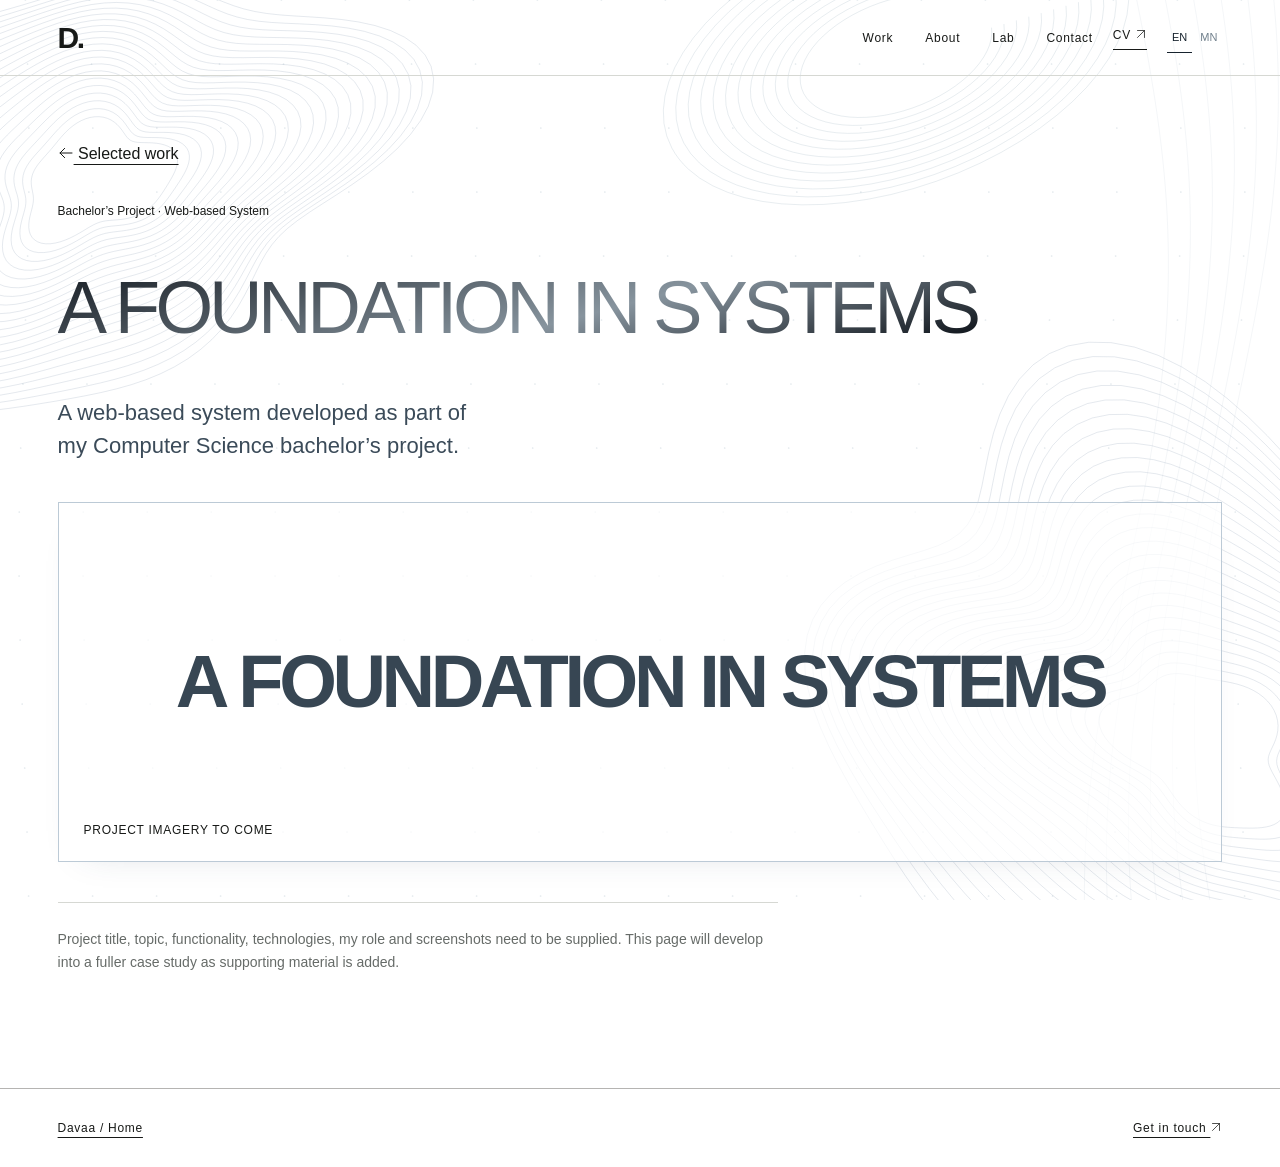
==== commit 172fc7be: "Add Mongolian language and improve mobile motion and scrolling" ====
--- a/work/bachelors-project/index.html
+++ b/work/bachelors-project/index.html
@@ -1,3 +1,3 @@
 <!doctype html>
-<html lang="en"><head><meta charset="utf-8"><meta name="viewport" content="width=device-width,initial-scale=1"><title>Davaa — Portfolio</title><meta name="description" content="Computer Science graduate exploring interaction, creative technology and human-centered digital experiences."><link rel="canonical" href="https://davaasren.github.io/work/bachelors-project/"><meta property="og:title" content="Davaa — Portfolio"><meta property="og:description" content="Technical foundation. Creative curiosity. Human-centered direction."><meta property="og:type" content="website"><meta property="og:url" content="https://davaasren.github.io/"><meta property="og:image" content="https://davaasren.github.io/assets/social-preview.png"><meta name="twitter:card" content="summary_large_image"><meta name="theme-color" content="#ffffff"><link rel="icon" href="/assets/favicon.svg" type="image/svg+xml"><link rel="stylesheet" href="/styles/main.css"><link rel="stylesheet" href="/styles/editorial.css"><script src="/scripts/vendor/gsap.min.js" defer></script><script src="/scripts/atmosphere.js" defer></script><script src="/scripts/main.js" defer></script></head>
-<body><header class="nav"><a class="brand" href="/" aria-label="Davaasuren home">DAVAASUREN</a><nav aria-label="Main navigation"><a href="/#work">Work</a><a href="/#about">About</a><a href="/#lab">Lab</a><a href="/#contact">Contact</a></nav><a class="cv-link" href="/#cv">CV ↗</a></header><main id="main" class="section detail"><article id="project-detail" data-slug="bachelors-project"><h1>A FOUNDATION IN SYSTEMS</h1><p>A web-based system developed as part of my Computer Science bachelor’s project.</p><p>Project title, topic, functionality, technologies, my role and screenshots need to be supplied.</p></article></main><footer class="section"><a href="/">Davaa / Home</a><a href="mailto:bdavaasren6@gmail.com">Get in touch ↗</a></footer></body></html>+<html lang="en"><head><meta charset="utf-8"><meta name="viewport" content="width=device-width,initial-scale=1"><title>Davaa — Portfolio</title><meta name="description" content="Computer Science graduate exploring interaction, creative technology and human-centered digital experiences."><link rel="canonical" href="https://davaasren.github.io/work/bachelors-project/"><meta property="og:title" content="Davaa — Portfolio"><meta property="og:description" content="Technical foundation. Creative curiosity. Human-centered direction."><meta property="og:type" content="website"><meta property="og:url" content="https://davaasren.github.io/"><meta property="og:image" content="https://davaasren.github.io/assets/social-preview.png"><meta name="twitter:card" content="summary_large_image"><meta name="theme-color" content="#ffffff"><link rel="icon" href="/assets/favicon.svg" type="image/svg+xml"><link rel="stylesheet" href="/styles/main.css"><link rel="stylesheet" href="/styles/editorial.css"><script src="/scripts/vendor/gsap.min.js" defer></script><script src="/scripts/atmosphere.js" defer></script><script src="/scripts/language.js" defer></script><script src="/scripts/main.js" defer></script></head>
+<body><header class="nav"><a class="brand" href="/" aria-label="Davaasuren home">D.</a><nav aria-label="Main navigation"><a href="/#work">Work</a><a href="/#about">About</a><a href="/#lab">Lab</a><a href="/#contact">Contact</a></nav><a class="cv-link" href="/#cv">CV ↗</a></header><main id="main" class="section detail"><article id="project-detail" data-slug="bachelors-project"><h1>A FOUNDATION IN SYSTEMS</h1><p>A web-based system developed as part of my Computer Science bachelor’s project.</p><p>Project title, topic, functionality, technologies, my role and screenshots need to be supplied.</p></article></main><footer class="section"><a href="/">Davaa / Home</a><a href="mailto:bdavaasren6@gmail.com">Get in touch ↗</a></footer></body></html>
--- a/styles/main.css
+++ b/styles/main.css
@@ -1 +1 @@
-:root{--paper:#f1f0e9;--ink:#23251f;--muted:#676a60;--accent:#c55232;--line:#c9cbbf}*{box-sizing:border-box}html{scroll-behavior:smooth;scroll-padding-top:80px}body{margin:0;color:var(--ink);background:var(--paper);font-family:Arial,Helvetica,sans-serif;-webkit-font-smoothing:antialiased}a{color:inherit;text-underline-offset:5px}button{font:inherit}a:focus-visible,button:focus-visible{outline:3px solid var(--accent);outline-offset:6px}::selection{background:var(--accent);color:var(--paper)}.skip{position:fixed;top:-80px;left:20px;z-index:20;background:var(--paper);padding:15px}.skip:focus{top:10px}.nav{height:86px;padding:0 4.5vw;display:flex;justify-content:space-between;align-items:center;border-bottom:1px solid var(--line)}.brand{font-size:30px;font-weight:800;text-decoration:none;letter-spacing:-3px}.nav nav{display:flex;gap:32px}.nav a{font-size:13px;text-decoration:none}.nav .brand{font-size:30px}.cv-link{border-bottom:1px solid var(--ink);padding-bottom:5px}.hero{min-height:calc(100svh - 86px);padding:34px 4.5vw 24px;display:flex;flex-direction:column;justify-content:space-between;overflow:hidden}.hero-meta{display:flex;justify-content:space-between;font-size:12px;line-height:1.5}.availability{display:flex;align-items:center;gap:8px}.availability i{width:7px;height:7px;background:var(--accent);border-radius:50%}.hero-name{display:flex;position:relative;justify-content:space-between;font-size:clamp(100px,23.3vw,380px);font-weight:800;letter-spacing:-.09em;line-height:.88;margin:55px 0 45px;padding-right:2vw}.hero-name span{display:inline-block;transform:translateY(calc(var(--hero-shift,0) * 1px));transition:transform .8s cubic-bezier(.2,.7,.2,1)}.hero-name span:nth-child(even){transform:translateY(calc(var(--hero-shift,0) * -1px))}.hero-name b{font-size:16px;letter-spacing:0;position:absolute;right:0;top:0}.hero-bottom{display:grid;grid-template-columns:1fr 1fr 1fr;gap:24px;align-items:end}.hero-bottom p{font-size:19px;line-height:1.35;margin:0}.hero-caption{font-size:11px;line-height:1.6;color:var(--muted)}.scroll{justify-self:end;text-decoration:none;font-size:11px;display:flex;align-items:center;gap:30px}.scroll span{font-size:34px}.hero-rule{height:1px;background:var(--ink);margin-top:35px}.section{padding:100px 4.5vw}.section-label{font-size:10px;letter-spacing:1.6px;font-weight:600}.section-top{display:flex;justify-content:space-between;gap:20px}.small{font-size:12px;color:var(--muted)}h2{font-weight:500;letter-spacing:-.055em;line-height:1.03}em{font-family:Georgia,'Times New Roman',serif;font-weight:400} .section-title{font-size:clamp(45px,7vw,110px);margin:40px 0 70px}.transition{display:grid;grid-template-columns:1fr 3fr;gap:40px}.story h2{font-size:clamp(42px,6vw,90px);margin:0 0 60px}.foundation{display:flex;flex-wrap:wrap;align-items:center;gap:20px;border-top:1px solid var(--line);border-bottom:1px solid var(--line);padding:25px 0;font-size:13px;letter-spacing:1px}.foundation b,.arrow{color:var(--accent)}.arrow{font-size:30px;transition:transform 1s}.transition.in-view .arrow{transform:rotate(45deg)}.about-copy{display:grid;grid-template-columns:1fr 1fr;gap:40px;margin-top:32px;font-size:16px;line-height:1.65;color:var(--muted)}.work{background:#e6e7dc}.project{padding:35px 0 70px;border-top:1px solid #b6bbab}.project-heading{display:grid;grid-template-columns:90px 1fr auto;align-items:start;gap:20px;margin-bottom:25px}.project-number{font-family:Georgia,serif;font-size:46px;color:#686d5e}.project h3{font-size:clamp(25px,3.5vw,52px);letter-spacing:-.045em;font-weight:500;margin:0 0 10px}.project .category{font-size:11px;color:var(--muted)}.project-link{font-size:27px;text-decoration:none}.project-stage{background:var(--project-color);min-height:390px;position:relative;overflow:hidden;display:flex;align-items:center;justify-content:center;text-decoration:none;border:1px solid #23251f14}.stage-word{font-size:clamp(50px,11vw,180px);font-weight:700;letter-spacing:-.075em;line-height:1;transform:translateY(0);transition:transform 1s cubic-bezier(.2,.7,.2,1);max-width:90%;text-align:center}.project-stage:hover .stage-word{transform:translateY(-10px)}.stage-label{position:absolute;bottom:22px;left:25px;font-size:10px;letter-spacing:1px}.stage-plus{position:absolute;right:25px;top:22px;font-size:30px}.project-description{display:grid;grid-template-columns:1fr 1fr;gap:35px;font-size:14px;line-height:1.6;margin-top:22px}.project-description p{margin:0}.project-description .missing{color:var(--muted);font-size:12px}.experience{background:var(--paper)}.timeline-row{display:grid;grid-template-columns:1fr 2fr 1.4fr;gap:35px;border-top:1px solid var(--line);padding:30px 0}.timeline-row .date{font-size:11px;color:var(--muted)}.timeline-row h3{font-size:25px;font-weight:500;letter-spacing:-.03em;margin:0 0 10px}.timeline-row .role{font-size:13px}.timeline-row p{font-size:14px;line-height:1.7;margin:0;color:var(--muted)}.education{margin-top:60px;border-top:1px solid var(--ink);padding-top:25px;display:grid;grid-template-columns:1fr 2fr 1.4fr;gap:35px}.education h3{font-weight:500;font-size:22px;margin:0 0 10px}.education p{font-size:14px;line-height:1.6;margin:0}.capabilities{padding-top:30px}.capability-grid{display:grid;grid-template-columns:repeat(3,1fr);gap:40px;margin-top:40px}.capability-grid h3{font-size:13px;letter-spacing:1px;text-transform:uppercase;margin:0 0 25px}.capability-grid ul{list-style:none;padding:0;margin:0}.capability-grid li{font-size:clamp(18px,2vw,28px);line-height:1.7;letter-spacing:-.03em}.capability-grid p{font-size:12px;line-height:1.6;color:var(--muted)}.capability-grid>div:last-child{color:var(--accent)}.lab{background:#252820;color:var(--paper)}.lab .small{color:#b5b9ac}.lab .section-title{margin-bottom:50px}.type-play{border-top:1px solid #62675b;border-bottom:1px solid #62675b;padding:25px 0}.lab-caption{display:flex;justify-content:space-between;font-size:10px;letter-spacing:1px}.lab-caption span{color:#b5b9ac}.play-letters{display:flex;align-items:center;justify-content:space-between;padding:25px 0;overflow:hidden}.play-letters button{color:var(--paper);background:none;border:0;cursor:pointer;font-weight:700;font-size:clamp(60px,17vw,260px);letter-spacing:-.06em;line-height:1.2;transition:transform .6s,color .6s}.play-letters button:hover,.play-letters button.active{color:#e5a576;transform:rotate(-8deg) translateY(-8px)}.play-letters span{font-size:clamp(50px,13vw,180px);color:#e5a576}.type-play p,.lab-note{font-size:13px;line-height:1.6;color:#c2c6b8}.lab-note{max-width:480px;margin:25px 0 0}.contact{background:#d25c3c;color:#211f19;padding-bottom:25px}.contact h2{font-size:clamp(70px,12.3vw,190px);margin:55px 0;position:relative}.contact-star{position:absolute;right:4vw;top:10%;font-size:clamp(60px,17vw,230px);transition:transform 1.5s}.contact.in-view .contact-star{transform:rotate(90deg)}.contact-bottom{display:flex;justify-content:space-between;align-items:end;gap:30px;padding-bottom:70px}.email{font-size:clamp(17px,2.8vw,40px);letter-spacing:-.03em}#cv{font-size:13px}footer{border-top:1px solid #211f1955;padding-top:25px;display:flex;justify-content:space-between;gap:20px;font-size:10px} .reveal{transition:opacity .9s,transform .9s}.motion-ready .reveal:not(.in-view){opacity:0;transform:translateY(25px)}.detail{max-width:1100px;margin:auto;min-height:70vh}.detail h1{font-size:clamp(55px,10vw,140px);letter-spacing:-.06em;font-weight:500;line-height:1;margin:50px 0}.detail p{font-size:18px;line-height:1.7;max-width:720px}.detail-grid{display:grid;grid-template-columns:1fr 1fr;gap:40px}.detail-grid h2{font-size:26px;letter-spacing:-.03em}.detail-grid p{font-size:16px}.detail .project-stage{margin:40px 0}.detail-note{border-top:1px solid var(--line);padding-top:25px;color:var(--muted)}@media(min-width:1600px){.section,.hero,.nav{padding-left:max(4.5vw,calc((100vw - 1500px)/2));padding-right:max(4.5vw,calc((100vw - 1500px)/2))}}@media(max-width:800px){.section{padding-top:70px;padding-bottom:70px}.transition{grid-template-columns:1fr}.timeline-row{grid-template-columns:1fr 2fr}.timeline-row p{grid-column:2}.education{grid-template-columns:1fr 2fr}.education>p{grid-column:2}.hero-caption{display:none}.hero-bottom{grid-template-columns:1fr 1fr}.project-heading{grid-template-columns:55px 1fr auto}.capability-grid{gap:20px}.project-stage{min-height:300px}}@media(max-width:520px){.nav{height:72px}.nav nav{gap:15px}.nav a{font-size:11px}.hero{min-height:calc(100svh - 72px);padding-top:24px}.hero-name{font-size:23vw;margin:70px 0}.hero-bottom p{font-size:16px}.hero-meta{font-size:10px}.scroll{gap:12px;font-size:10px}.section-top{flex-direction:column}.section-title{margin:35px 0 45px}.story h2{margin-bottom:35px}.about-copy,.project-description,.capability-grid,.detail-grid{grid-template-columns:1fr;gap:20px}.foundation{font-size:10px;gap:12px}.project-stage{min-height:240px}.stage-label{font-size:8px;left:15px}.project{padding-bottom:45px}.project-number{font-size:35px}.timeline-row{grid-template-columns:1fr;gap:15px}.timeline-row p{grid-column:1}.education{grid-template-columns:1fr;gap:15px}.education>p{grid-column:1}.capability-grid{gap:35px}.capability-grid li{font-size:23px}.lab-caption{flex-direction:column;gap:12px}.contact-bottom{flex-direction:column;align-items:start;gap:40px;padding-bottom:45px}.contact-star{right:0;top:20%}footer{flex-wrap:wrap;line-height:1.8}.contact{padding-bottom:25px}.hero-name b{font-size:10px}.detail h1{overflow-wrap:anywhere}}@media(prefers-reduced-motion:reduce){html{scroll-behavior:auto}*,*::before,*::after{animation:none!important;transition:none!important}.motion-ready .reveal:not(.in-view){opacity:1;transform:none}.hero-name span{transform:none!important}.play-letters button:hover,.play-letters button.active{transform:none}.contact-star{transform:none!important}}
+:root{--paper:#f1f0e9;--ink:#23251f;--muted:#676a60;--accent:#c55232;--line:#c9cbbf}*{box-sizing:border-box}html{scroll-behavior:smooth;scroll-padding-top:80px}body{margin:0;color:var(--ink);background:var(--paper);font-family:Arial,Helvetica,sans-serif;-webkit-font-smoothing:antialiased}a{color:inherit;text-underline-offset:5px}button{font:inherit}a:focus-visible,button:focus-visible{outline:3px solid var(--accent);outline-offset:6px}::selection{background:var(--accent);color:var(--paper)}.skip{position:fixed;top:-80px;left:20px;z-index:20;background:var(--paper);padding:15px}.skip:focus{top:10px}.nav{height:86px;padding:0 4.5vw;display:flex;justify-content:space-between;align-items:center;border-bottom:1px solid var(--line)}.brand{font-size:30px;font-weight:800;text-decoration:none;letter-spacing:-3px}.nav nav{display:flex;gap:32px}.nav a{font-size:13px;text-decoration:none}.nav .brand{font-size:30px}.cv-link{border-bottom:1px solid var(--ink);padding-bottom:5px}.hero{min-height:calc(100svh - 86px);padding:34px 4.5vw 24px;display:flex;flex-direction:column;justify-content:space-between;overflow:hidden}.hero-meta{display:flex;justify-content:space-between;font-size:12px;line-height:1.5}.availability{display:flex;align-items:center;gap:8px}.availability i{width:7px;height:7px;background:var(--accent);border-radius:50%}.hero-name{display:flex;position:relative;justify-content:space-between;font-size:clamp(100px,23.3vw,380px);font-weight:800;letter-spacing:-.09em;line-height:.88;margin:55px 0 45px;padding-right:2vw}.hero-name span{display:inline-block;transform:translateY(calc(var(--hero-shift,0) * 1px));transition:transform .8s cubic-bezier(.2,.7,.2,1)}.hero-name span:nth-child(even){transform:translateY(calc(var(--hero-shift,0) * -1px))}.hero-name b{font-size:16px;letter-spacing:0;position:absolute;right:0;top:0}.hero-bottom{display:grid;grid-template-columns:1fr 1fr 1fr;gap:24px;align-items:end}.hero-bottom p{font-size:19px;line-height:1.35;margin:0}.hero-caption{font-size:11px;line-height:1.6;color:var(--muted)}.scroll{justify-self:end;text-decoration:none;font-size:11px;display:flex;align-items:center;gap:30px}.scroll span{font-size:34px}.hero-rule{height:1px;background:var(--ink);margin-top:35px}.section{padding:100px 4.5vw}.section-label{font-size:10px;letter-spacing:1.6px;font-weight:600}.section-top{display:flex;justify-content:space-between;gap:20px}.small{font-size:12px;color:var(--muted)}h2{font-weight:500;letter-spacing:-.055em;line-height:1.03}em{font-family:Georgia,'Times New Roman',serif;font-weight:400} .section-title{font-size:clamp(45px,7vw,110px);margin:40px 0 70px}.transition{display:grid;grid-template-columns:1fr 3fr;gap:40px}.story h2{font-size:clamp(42px,6vw,90px);margin:0 0 60px}.foundation{display:flex;flex-wrap:wrap;align-items:center;gap:20px;border-top:1px solid var(--line);border-bottom:1px solid var(--line);padding:25px 0;font-size:13px;letter-spacing:1px}.foundation b,.arrow{color:var(--accent)}.arrow{font-size:30px;transition:transform 1s}.transition.in-view .arrow{transform:rotate(45deg)}.about-copy{display:grid;grid-template-columns:1fr 1fr;gap:40px;margin-top:32px;font-size:16px;line-height:1.65;color:var(--muted)}.work{background:#e6e7dc}.project{padding:35px 0 70px;border-top:1px solid #b6bbab}.project-heading{display:grid;grid-template-columns:90px 1fr auto;align-items:start;gap:20px;margin-bottom:25px}.project-number{font-family:Georgia,serif;font-size:46px;color:#686d5e}.project h3{font-size:clamp(25px,3.5vw,52px);letter-spacing:-.045em;font-weight:500;margin:0 0 10px}.project .category{font-size:11px;color:var(--muted)}.project-link{font-size:27px;text-decoration:none}.project-stage{background:var(--project-color);min-height:390px;position:relative;overflow:hidden;display:flex;align-items:center;justify-content:center;text-decoration:none;border:1px solid #23251f14}.stage-word{font-size:clamp(50px,11vw,180px);font-weight:700;letter-spacing:-.075em;line-height:1;transform:translateY(0);transition:transform 1s cubic-bezier(.2,.7,.2,1);max-width:90%;text-align:center}.project-stage:hover .stage-word{transform:translateY(-10px)}.stage-label{position:absolute;bottom:22px;left:25px;font-size:10px;letter-spacing:1px}.stage-plus{position:absolute;right:25px;top:22px;font-size:30px}.project-description{display:grid;grid-template-columns:1fr 1fr;gap:35px;font-size:14px;line-height:1.6;margin-top:22px}.project-description p{margin:0}.project-description .missing{color:var(--muted);font-size:12px}.experience{background:var(--paper)}.timeline-row{display:grid;grid-template-columns:1fr 2fr 1.4fr;gap:35px;border-top:1px solid var(--line);padding:30px 0}.timeline-row .date{font-size:11px;color:var(--muted)}.timeline-row h3{font-size:25px;font-weight:500;letter-spacing:-.03em;margin:0 0 10px}.timeline-row .role{font-size:13px}.timeline-row p{font-size:14px;line-height:1.7;margin:0;color:var(--muted)}.education{margin-top:60px;border-top:1px solid var(--ink);padding-top:25px;display:grid;grid-template-columns:1fr 2fr 1.4fr;gap:35px}.education h3{font-weight:500;font-size:22px;margin:0 0 10px}.education p{font-size:14px;line-height:1.6;margin:0}.capabilities{padding-top:30px}.capability-grid{display:grid;grid-template-columns:repeat(3,1fr);gap:40px;margin-top:40px}.capability-grid h3{font-size:13px;letter-spacing:1px;text-transform:uppercase;margin:0 0 25px}.capability-grid ul{list-style:none;padding:0;margin:0}.capability-grid li{font-size:clamp(18px,2vw,28px);line-height:1.7;letter-spacing:-.03em}.capability-grid p{font-size:12px;line-height:1.6;color:var(--muted)}.capability-grid>div:last-child{color:var(--accent)}.lab{background:#252820;color:var(--paper)}.lab .small{color:#b5b9ac}.lab .section-title{margin-bottom:50px}.type-play{border-top:1px solid #62675b;border-bottom:1px solid #62675b;padding:25px 0}.lab-caption{display:flex;justify-content:space-between;font-size:10px;letter-spacing:1px}.lab-caption span{color:#b5b9ac}.play-letters{display:flex;align-items:center;justify-content:space-between;padding:25px 0;overflow:hidden}.play-letters button{color:var(--paper);background:none;border:0;cursor:pointer;font-weight:700;font-size:clamp(60px,17vw,260px);letter-spacing:-.06em;line-height:1.2;transition:transform .6s,color .6s}.play-letters button:hover,.play-letters button.active{color:#e5a576;transform:rotate(-8deg) translateY(-8px)}.play-letters span{font-size:clamp(50px,13vw,180px);color:#e5a576}.type-play p,.lab-note{font-size:13px;line-height:1.6;color:#c2c6b8}.lab-note{max-width:480px;margin:25px 0 0}.contact{background:#d25c3c;color:#211f19;padding-bottom:25px}.contact h2{font-size:clamp(70px,12.3vw,190px);margin:55px 0;position:relative}.contact-star{position:absolute;right:4vw;top:10%;font-size:clamp(60px,17vw,230px);transition:transform 1.5s}.contact.in-view .contact-star{transform:rotate(90deg)}.contact-bottom{display:flex;justify-content:space-between;align-items:end;gap:30px;padding-bottom:70px}.email{font-size:clamp(17px,2.8vw,40px);letter-spacing:-.03em}#cv{font-size:13px}footer{border-top:1px solid #211f1955;padding-top:25px;display:flex;justify-content:space-between;gap:20px;font-size:10px} .reveal{transition:opacity .9s,transform .9s}.motion-ready .reveal:not(.in-view){opacity:0;transform:translateY(25px)}.detail{max-width:1100px;margin:auto;min-height:70vh}.detail h1{font-size:clamp(55px,10vw,140px);letter-spacing:-.06em;font-weight:500;line-height:1;margin:50px 0}.detail p{font-size:18px;line-height:1.7;max-width:720px}.detail-grid{display:grid;grid-template-columns:1fr 1fr;gap:40px}.detail-grid h2{font-size:26px;letter-spacing:-.03em}.detail-grid p{font-size:16px}.detail .project-stage{margin:40px 0}.detail-note{border-top:1px solid var(--line);padding-top:25px;color:var(--muted)}@media(min-width:1600px){.section,.hero,.nav{padding-left:max(4.5vw,calc((100vw - 1500px)/2));padding-right:max(4.5vw,calc((100vw - 1500px)/2))}}@media(max-width:800px){.section{padding-top:70px;padding-bottom:70px}.transition{grid-template-columns:1fr}.timeline-row{grid-template-columns:1fr 2fr}.timeline-row p{grid-column:2}.education{grid-template-columns:1fr 2fr}.education>p{grid-column:2}.hero-caption{display:none}.hero-bottom{grid-template-columns:1fr 1fr}.project-heading{grid-template-columns:55px 1fr auto}.capability-grid{gap:20px}.project-stage{min-height:300px}}@media(max-width:520px){.nav{height:72px}.nav nav{gap:15px}.nav a{font-size:11px}.hero{min-height:calc(100svh - 72px);padding-top:24px}.hero-name{font-size:23vw;margin:70px 0}.hero-bottom p{font-size:16px}.hero-meta{font-size:10px}.scroll{gap:12px;font-size:10px}.section-top{flex-direction:column}.section-title{margin:35px 0 45px}.story h2{margin-bottom:35px}.about-copy,.project-description,.capability-grid,.detail-grid{grid-template-columns:1fr;gap:20px}.foundation{font-size:10px;gap:12px}.project-stage{min-height:240px}.stage-label{font-size:8px;left:15px}.project{padding-bottom:45px}.project-number{font-size:35px}.timeline-row{grid-template-columns:1fr;gap:15px}.timeline-row p{grid-column:1}.education{grid-template-columns:1fr;gap:15px}.education>p{grid-column:1}.capability-grid{gap:35px}.capability-grid li{font-size:23px}.lab-caption{flex-direction:column;gap:12px}.contact-bottom{flex-direction:column;align-items:start;gap:40px;padding-bottom:45px}.contact-star{right:0;top:20%}footer{flex-wrap:wrap;line-height:1.8}.contact{padding-bottom:25px}.hero-name b{font-size:10px}.detail h1{overflow-wrap:anywhere}}
--- a/styles/editorial.css
+++ b/styles/editorial.css
@@ -28,7 +28,7 @@
 .fairy-star{animation:fairy-light 2.4s ease-in-out infinite alternate}
 @keyframes fairy-wing{from{transform:scaleX(.8) rotate(-5deg)}to{transform:scaleX(1) rotate(6deg)}}
 @keyframes fairy-light{from{opacity:.4}to{opacity:1}}
-@media(prefers-reduced-motion:reduce){.cursor-fairy{display:none}}
+
 
 /* Shared type scale: label / body / subheading / heading / display. */
 :root{--type-label:12px;--type-body:16px;--type-subheading:24px;--type-heading:clamp(40px,5.8vw,88px);--type-display:clamp(64px,10vw,152px);--type-name:clamp(40px,13.7vw,205px)}
@@ -79,7 +79,7 @@
 .has-atmosphere .project-stage,.has-atmosphere .project[data-slug="uulzy"] .project-stage,
 .has-atmosphere .project[data-slug="uulzy"] .stage-inner{background:rgba(255,255,255,.68)}
 .has-atmosphere .type-play{background:linear-gradient(120deg,#ffffffa0,#edf5fc40,#ffffffa0);padding:25px 20px;border-radius:2px}
-@media(prefers-reduced-motion:reduce){.silver-field{display:none}}
+
 /* Review refinements: a clear introduction and safe motion boundaries. */
 :root{--type-name:clamp(40px,12vw,180px)}
 .hero-name{justify-content:space-between;letter-spacing:-.065em;padding:0 .02em;max-width:100%}
@@ -128,7 +128,7 @@
 .stage-word{position:relative;z-index:1}.stage-inner.has-image-reveal .stage-word{transition:opacity .25s}.stage-inner.has-image-reveal.is-revealing .stage-word{opacity:.28}
 .contact footer{line-height:1.6}.contact footer>span:first-child{max-width:32ch}
 @media(max-width:800px){.hero-sculpture{left:10%;width:80vw}.human-type{font-size:10vw}}
-@media(prefers-reduced-motion:reduce){.project-reveal-image{transition:none}.availability i{animation:none}}
+
 @media(max-width:800px){.hero-caption{display:block}.hero-bottom{display:flex;justify-content:space-between;align-items:end}.hero-caption,.availability{font-size:11px}.hero-introduction{padding-bottom:10px}}
 
 /* Restore the folded silver ribbon composition. */
@@ -136,3 +136,18 @@
 @media(min-width:1600px){.hero-sculpture{width:600px}}
 @media(max-width:800px){.hero-sculpture{left:28%;width:55vw}}
 @media(max-width:520px){.hero-sculpture{left:13%;width:76vw}}
+.language-switch{display:flex;align-items:center;gap:3px}.language-switch button{background:none;border:0;color:#71808c;font-size:11px;padding:7px 5px;cursor:pointer}.language-switch button[aria-pressed="true"]{color:#17232e;box-shadow:inset 0 -1px #17232e}
+.nav{gap:20px}.nav nav{margin-left:auto}.nav .cv-link{white-space:nowrap}
+html[lang="mn"] .human-type{font-size:clamp(32px,7.3vw,110px)}html[lang="mn"] .cs-type{font-size:clamp(40px,9vw,140px)}html[lang="mn"] .contact h2{font-size:var(--type-heading)}html[lang="mn"] .about-copy h3{font-size:clamp(24px,2.6vw,34px)}html[lang="mn"] .project h3{font-size:clamp(28px,4.4vw,65px)}
+@media(max-width:800px){.nav{flex-wrap:wrap;height:auto;min-height:88px;padding-top:14px;padding-bottom:12px;gap:10px}.nav nav{order:3;width:100%;justify-content:center;margin:0;gap:25px}.nav .cv-link{margin-left:auto;max-width:none}.hero{min-height:calc(100svh - 100px)}html[lang="mn"] .human-type{font-size:8vw}html[lang="mn"] .cs-type{font-size:9vw}.language-switch button{font-size:11px}.hero-meta{font-size:11px}}
+
+/* Compact monogram shared by both languages. */
+.nav .brand{font-size:30px;line-height:1;font-weight:600;letter-spacing:-.08em;padding-right:3px}
+.hero-meta>span:first-child{letter-spacing:0;line-height:1.6}
+@media(max-width:520px){.nav .brand{font-size:28px}}
+.symbol-icon{display:inline-block;width:1em;height:1em;vertical-align:-.12em;fill:none;stroke:currentColor;stroke-width:1.5;stroke-linecap:round;stroke-linejoin:round;flex-shrink:0}
+.contact-star .symbol-icon,.stage-plus .symbol-icon,.scroll .symbol-icon{display:block}
+@media(max-width:800px),(pointer:coarse){
+.project-stage{touch-action:pan-y}
+.project-stage,.stage-inner{will-change:auto}
+}
